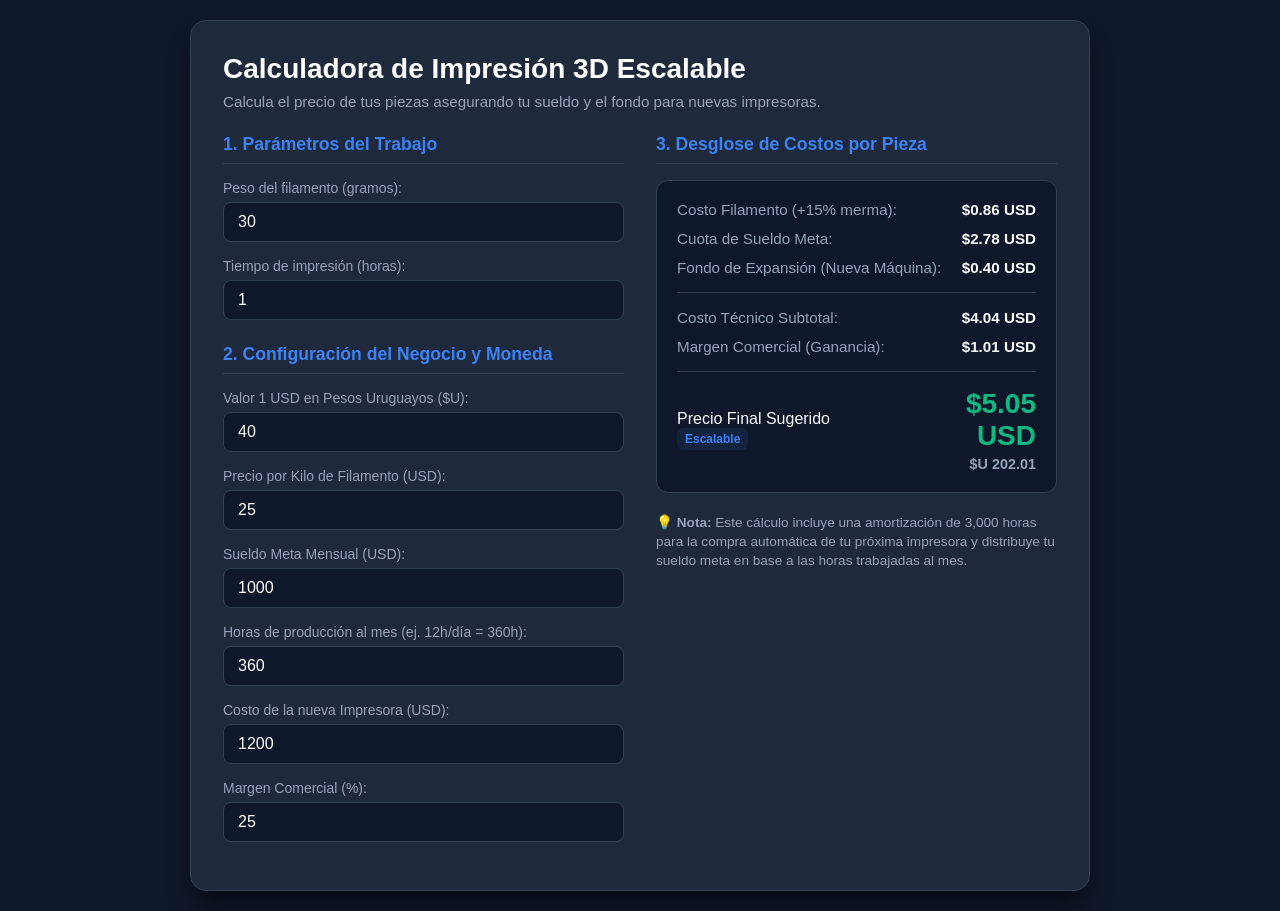
==== lab/calc.html @ 57fb2aa0 "Create calc.html" ====
<!DOCTYPE html>
<html lang="es">
<head>
  <meta charset="UTF-8">
  <meta name="viewport" content="width=device-width, initial-scale=1.0">
  <title>Calculadora de Costos Impresión 3D</title>
  <style>
    :root {
      --bg-color: #0f172a;
      --card-bg: #1e293b;
      --accent: #3b82f6;
      --accent-hover: #2563eb;
      --text-main: #f8fafc;
      --text-muted: #94a3b8;
      --border: #334155;
      --success: #10b981;
    }

    * {
      box-sizing: border-box;
      margin: 0;
      padding: 0;
      font-family: -apple-system, BlinkMacSystemFont, "Segoe UI", Roboto, Helvetica, Arial, sans-serif;
    }

    body {
      background-color: var(--bg-color);
      color: var(--text-main);
      display: flex;
      justify-content: center;
      align-items: center;
      min-height: 100vh;
      padding: 20px;
    }

    .container {
      width: 100%;
      max-width: 900px;
      background: var(--card-bg);
      border-radius: 16px;
      border: 1px solid var(--border);
      padding: 32px;
      box-shadow: 0 20px 25px -5px rgba(0, 0, 0, 0.5);
    }

    h1 {
      font-size: 1.75rem;
      font-weight: 700;
      margin-bottom: 8px;
      color: #fff;
    }

    p.subtitle {
      color: var(--text-muted);
      margin-bottom: 24px;
      font-size: 0.95rem;
    }

    .grid {
      display: grid;
      grid-template-columns: 1fr 1fr;
      gap: 32px;
    }

    @media (max-width: 768px) {
      .grid {
        grid-template-columns: 1fr;
      }
    }

    .section-title {
      font-size: 1.1rem;
      font-weight: 600;
      margin-bottom: 16px;
      padding-bottom: 8px;
      border-bottom: 1px solid var(--border);
      color: var(--accent);
    }

    .form-group {
      margin-bottom: 16px;
    }

    label {
      display: block;
      font-size: 0.875rem;
      color: var(--text-muted);
      margin-bottom: 6px;
    }

    input[type="number"] {
      width: 100%;
      padding: 10px 14px;
      background: #0f172a;
      border: 1px solid var(--border);
      border-radius: 8px;
      color: #fff;
      font-size: 1rem;
      outline: none;
      transition: border-color 0.2s;
    }

    input[type="number"]:focus {
      border-color: var(--accent);
    }

    .results-card {
      background: #0f172a;
      border-radius: 12px;
      padding: 20px;
      border: 1px solid var(--border);
    }

    .row {
      display: flex;
      justify-content: space-between;
      margin-bottom: 12px;
      font-size: 0.95rem;
    }

    .row .label {
      color: var(--text-muted);
    }

    .row .value {
      font-weight: 600;
    }

    .divider {
      height: 1px;
      background: var(--border);
      margin: 16px 0;
    }

    .total-row {
      display: flex;
      justify-content: space-between;
      align-items: center;
      margin-top: 16px;
    }

    .total-price {
      font-size: 1.75rem;
      font-weight: 800;
      color: var(--success);
      text-align: right;
    }

    .currency-sub {
      font-size: 0.9rem;
      font-weight: 600;
      color: var(--text-muted);
      text-align: right;
      margin-top: 4px;
    }

    .badge {
      display: inline-block;
      padding: 4px 8px;
      background: rgba(59, 130, 246, 0.1);
      color: var(--accent);
      border-radius: 6px;
      font-size: 0.75rem;
      font-weight: 600;
    }
  </style>
</head>
<body>

  <div class="container">
    <h1>Calculadora de Impresión 3D Escalable</h1>
    <p class="subtitle">Calcula el precio de tus piezas asegurando tu sueldo y el fondo para nuevas impresoras.</p>

    <div class="grid">
      <!-- Formulario de Configuración -->
      <div>
        <div class="section-title">1. Parámetros del Trabajo</div>

        <div class="form-group">
          <label for="peso">Peso del filamento (gramos):</label>
          <input type="number" id="peso" value="30" min="0" step="1">
        </div>

        <div class="form-group">
          <label for="tiempo">Tiempo de impresión (horas):</label>
          <input type="number" id="tiempo" value="1" min="0" step="0.1">
        </div>

        <div class="section-title" style="margin-top: 24px;">2. Configuración del Negocio y Moneda</div>

        <div class="form-group">
          <label for="tipoCambio">Valor 1 USD en Pesos Uruguayos ($U):</label>
          <input type="number" id="tipoCambio" value="40" min="0" step="0.1">
        </div>

        <div class="form-group">
          <label for="precioKilo">Precio por Kilo de Filamento (USD):</label>
          <input type="number" id="precioKilo" value="25" min="0">
        </div>

        <div class="form-group">
          <label for="sueldoMeta">Sueldo Meta Mensual (USD):</label>
          <input type="number" id="sueldoMeta" value="1000" min="0">
        </div>

        <div class="form-group">
          <label for="horasMensuales">Horas de producción al mes (ej. 12h/día = 360h):</label>
          <input type="number" id="horasMensuales" value="360" min="1">
        </div>

        <div class="form-group">
          <label for="costoImpresora">Costo de la nueva Impresora (USD):</label>
          <input type="number" id="costoImpresora" value="1200" min="0">
        </div>

        <div class="form-group">
          <label for="margen">Margen Comercial (%):</label>
          <input type="number" id="margen" value="25" min="0">
        </div>
      </div>

      <!-- Resultados -->
      <div>
        <div class="section-title">3. Desglose de Costos por Pieza</div>

        <div class="results-card">
          <div class="row">
            <span class="label">Costo Filamento (+15% merma):</span>
            <span class="value" id="resMaterial">$0.00 USD</span>
          </div>

          <div class="row">
            <span class="label">Cuota de Sueldo Meta:</span>
            <span class="value" id="resSueldo">$0.00 USD</span>
          </div>

          <div class="row">
            <span class="label">Fondo de Expansión (Nueva Máquina):</span>
            <span class="value" id="resExpansion">$0.00 USD</span>
          </div>

          <div class="divider"></div>

          <div class="row">
            <span class="label">Costo Técnico Subtotal:</span>
            <span class="value" id="resSubtotal">$0.00 USD</span>
          </div>

          <div class="row">
            <span class="label">Margen Comercial (Ganancia):</span>
            <span class="value" id="resMargen">$0.00 USD</span>
          </div>

          <div class="divider"></div>

          <div class="total-row">
            <div>
              <span class="label">Precio Final Sugerido</span>
              <div class="badge">Escalable</div>
            </div>
            <div>
              <div class="total-price" id="resTotalUSD">$0.00 USD</div>
              <div class="currency-sub" id="resTotalUYU">$U 0.00</div>
            </div>
          </div>
        </div>

        <div style="margin-top: 20px; font-size: 0.85rem; color: var(--text-muted); line-height: 1.4;">
          💡 <strong>Nota:</strong> Este cálculo incluye una amortización de 3,000 horas para la compra automática de tu próxima impresora y distribuye tu sueldo meta en base a las horas trabajadas al mes.
        </div>
      </div>
    </div>
  </div>

  <script>
    // Referencias a elementos del DOM
    const inputPeso = document.getElementById('peso');
    const inputTiempo = document.getElementById('tiempo');
    const inputTipoCambio = document.getElementById('tipoCambio');
    const inputPrecioKilo = document.getElementById('precioKilo');
    const inputSueldoMeta = document.getElementById('sueldoMeta');
    const inputHorasMensuales = document.getElementById('horasMensuales');
    const inputCostoImpresora = document.getElementById('costoImpresora');
    const inputMargen = document.getElementById('margen');

    const resMaterial = document.getElementById('resMaterial');
    const resSueldo = document.getElementById('resSueldo');
    const resExpansion = document.getElementById('resExpansion');
    const resSubtotal = document.getElementById('resSubtotal');
    const resMargen = document.getElementById('resMargen');
    const resTotalUSD = document.getElementById('resTotalUSD');
    const resTotalUYU = document.getElementById('resTotalUYU');

    function calcular() {
      // Valores de entrada
      const pesoGramos = parseFloat(inputPeso.value) || 0;
      const tiempoHoras = parseFloat(inputTiempo.value) || 0;
      const tipoCambio = parseFloat(inputTipoCambio.value) || 1;
      const precioKilo = parseFloat(inputPrecioKilo.value) || 0;
      const sueldoMeta = parseFloat(inputSueldoMeta.value) || 0;
      const horasMensuales = parseFloat(inputHorasMensuales.value) || 1;
      const costoImpresora = parseFloat(inputCostoImpresora.value) || 0;
      const margenPorcentaje = parseFloat(inputMargen.value) || 0;

      // 1. Costo Material (con 15% de merma por soportes/fallos)
      const costoPorGramo = (precioKilo / 1000) * 1.15;
      const costoMaterialTotal = pesoGramos * costoPorGramo;

      // 2. Cuota de Sueldo por hora
      const cuotaSueldoHora = sueldoMeta / horasMensuales;
      const costoSueldoTotal = cuotaSueldoHora * tiempoHoras;

      // 3. Fondo de expansión por hora (Vida útil estimada: 3000 hs)
      const cuotaExpansionHora = costoImpresora / 3000;
      const costoExpansionTotal = cuotaExpansionHora * tiempoHoras;

      // 4. Subtotal y Margen
      const subtotal = costoMaterialTotal + costoSueldoTotal + costoExpansionTotal;
      const margenMonto = subtotal * (margenPorcentaje / 100);
      const precioFinalUSD = subtotal + margenMonto;
      const precioFinalUYU = precioFinalUSD * tipoCambio;

      // Mostrar Resultados
      resMaterial.textContent = `$${costoMaterialTotal.toFixed(2)} USD`;
      resSueldo.textContent = `$${costoSueldoTotal.toFixed(2)} USD`;
      resExpansion.textContent = `$${costoExpansionTotal.toFixed(2)} USD`;
      resSubtotal.textContent = `$${subtotal.toFixed(2)} USD`;
      resMargen.textContent = `$${margenMonto.toFixed(2)} USD`;
      resTotalUSD.textContent = `$${precioFinalUSD.toFixed(2)} USD`;
      resTotalUYU.textContent = `$U ${precioFinalUYU.toFixed(2)}`;
    }

    // Escuchar eventos en los inputs
    const inputs = [inputPeso, inputTiempo, inputTipoCambio, inputPrecioKilo, inputSueldoMeta, inputHorasMensuales, inputCostoImpresora, inputMargen];
    inputs.forEach(input => {
      input.addEventListener('input', calcular);
    });

    // Cálculo inicial
    calcular();
  </script>
</body>
</html>
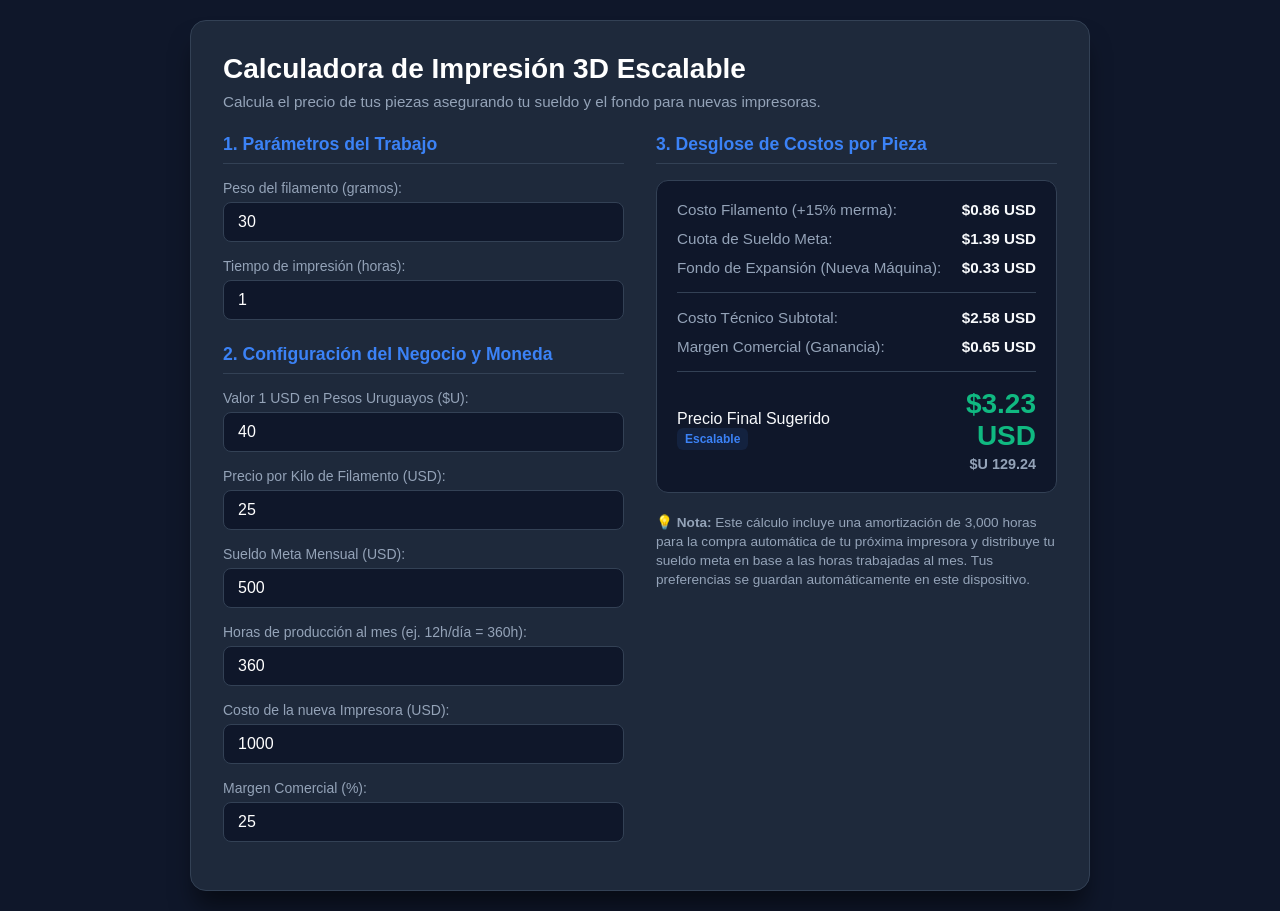
==== commit 649ccba9: "Update calc.html" ====
--- a/lab/calc.html
+++ b/lab/calc.html
@@ -175,7 +175,7 @@
       <!-- Formulario de Configuración -->
       <div>
         <div class="section-title">1. Parámetros del Trabajo</div>
-
+        
         <div class="form-group">
           <label for="peso">Peso del filamento (gramos):</label>
           <input type="number" id="peso" value="30" min="0" step="1">
@@ -200,7 +200,7 @@
 
         <div class="form-group">
           <label for="sueldoMeta">Sueldo Meta Mensual (USD):</label>
-          <input type="number" id="sueldoMeta" value="1000" min="0">
+          <input type="number" id="sueldoMeta" value="500" min="0">
         </div>
 
         <div class="form-group">
@@ -210,7 +210,7 @@
 
         <div class="form-group">
           <label for="costoImpresora">Costo de la nueva Impresora (USD):</label>
-          <input type="number" id="costoImpresora" value="1200" min="0">
+          <input type="number" id="costoImpresora" value="1000" min="0">
         </div>
 
         <div class="form-group">
@@ -222,7 +222,7 @@
       <!-- Resultados -->
       <div>
         <div class="section-title">3. Desglose de Costos por Pieza</div>
-
+        
         <div class="results-card">
           <div class="row">
             <span class="label">Costo Filamento (+15% merma):</span>
@@ -266,7 +266,7 @@
         </div>
 
         <div style="margin-top: 20px; font-size: 0.85rem; color: var(--text-muted); line-height: 1.4;">
-          💡 <strong>Nota:</strong> Este cálculo incluye una amortización de 3,000 horas para la compra automática de tu próxima impresora y distribuye tu sueldo meta en base a las horas trabajadas al mes.
+          💡 <strong>Nota:</strong> Este cálculo incluye una amortización de 3,000 horas para la compra automática de tu próxima impresora y distribuye tu sueldo meta en base a las horas trabajadas al mes. Tus preferencias se guardan automáticamente en este dispositivo.
         </div>
       </div>
     </div>
@@ -291,6 +291,30 @@
     const resTotalUSD = document.getElementById('resTotalUSD');
     const resTotalUYU = document.getElementById('resTotalUYU');
 
+    // Clave para localStorage
+    const STORAGE_PREFIX = 'print3d_calc_';
+
+    // Cargar valores guardados en localStorage si existen
+    const inputsConfig = [
+      { el: inputPeso, key: 'peso', default: '30' },
+      { el: inputTiempo, key: 'tiempo', default: '1' },
+      { el: inputTipoCambio, key: 'tipoCambio', default: '40' },
+      { el: inputPrecioKilo, key: 'precioKilo', default: '25' },
+      { el: inputSueldoMeta, key: 'sueldoMeta', default: '500' },
+      { el: inputHorasMensuales, key: 'horasMensuales', default: '360' },
+      { el: inputCostoImpresora, key: 'costoImpresora', default: '1000' },
+      { el: inputMargen, key: 'margen', default: '25' }
+    ];
+
+    inputsConfig.forEach(item => {
+      const savedValue = localStorage.getItem(STORAGE_PREFIX + item.key);
+      if (savedValue !== null) {
+        item.el.value = savedValue;
+      } else {
+        item.el.value = item.default;
+      }
+    });
+
     function calcular() {
       // Valores de entrada
       const pesoGramos = parseFloat(inputPeso.value) || 0;
@@ -302,6 +326,11 @@
       const costoImpresora = parseFloat(inputCostoImpresora.value) || 0;
       const margenPorcentaje = parseFloat(inputMargen.value) || 0;
 
+      // Guardar en localStorage cada vez que cambien
+      inputsConfig.forEach(item => {
+        localStorage.setItem(STORAGE_PREFIX + item.key, item.el.value);
+      });
+
       // 1. Costo Material (con 15% de merma por soportes/fallos)
       const costoPorGramo = (precioKilo / 1000) * 1.15;
       const costoMaterialTotal = pesoGramos * costoPorGramo;
@@ -331,9 +360,8 @@
     }
 
     // Escuchar eventos en los inputs
-    const inputs = [inputPeso, inputTiempo, inputTipoCambio, inputPrecioKilo, inputSueldoMeta, inputHorasMensuales, inputCostoImpresora, inputMargen];
-    inputs.forEach(input => {
-      input.addEventListener('input', calcular);
+    inputsConfig.forEach(item => {
+      item.el.addEventListener('input', calcular);
     });
 
     // Cálculo inicial
